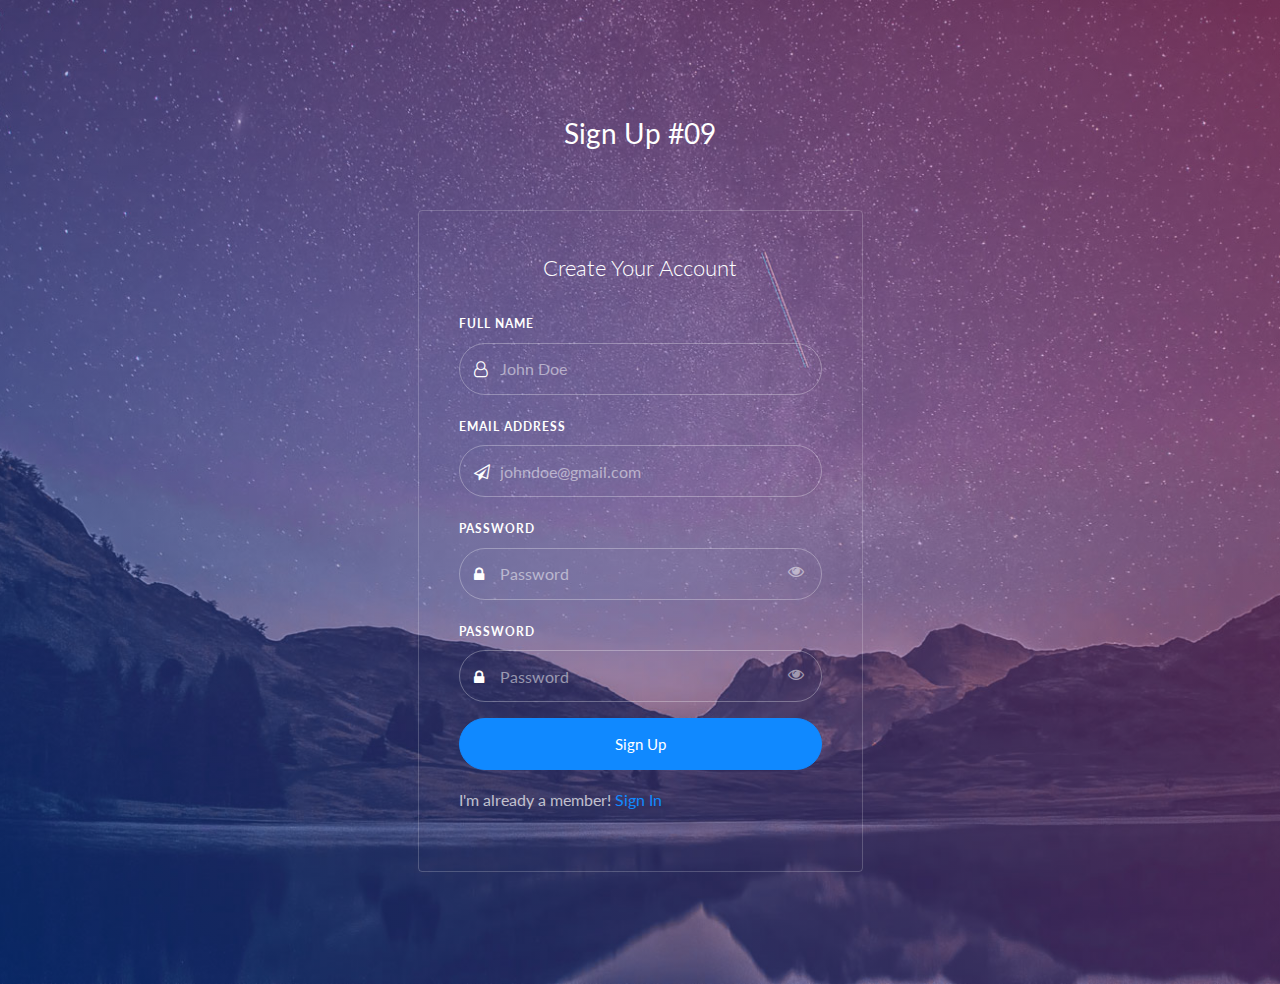
==== signup/index.html @ 9f76326d "fqwef" ====
<!doctype html>
<html lang="en">
  <head>
  	<title>Sign Up 09</title>
    <meta charset="utf-8">
    <meta name="viewport" content="width=device-width, initial-scale=1, shrink-to-fit=no">

	<link href="https://fonts.googleapis.com/css?family=Lato:300,400,700&display=swap" rel="stylesheet">

	<link rel="stylesheet" href="https://stackpath.bootstrapcdn.com/font-awesome/4.7.0/css/font-awesome.min.css">
	
	<link rel="stylesheet" href="css/style.css">

	</head>
	<body class="img" style="background-image: url(images/bg.jpg);">
	<section class="ftco-section">
		<div class="container">
			<div class="row justify-content-center">
				<div class="col-md-6 text-center mb-5">
					<h2 class="heading-section">Sign Up #09</h2>
				</div>
			</div>
			<div class="row justify-content-center">
				<div class="col-md-7 col-lg-5">
					<div class="login-wrap">
		      	<h3 class="text-center mb-4">Create Your Account</h3>
						<form action="#" class="signup-form">
		      		<div class="form-group mb-3">
		      			<label class="label" for="name">Full Name</label>
		      			<input type="text" class="form-control" placeholder="John Doe">
		      			<span class="icon fa fa-user-o"></span>
		      		</div>
		      		<div class="form-group mb-3">
		      			<label class="label" for="email">Email Address</label>
		      			<input type="text" class="form-control" placeholder="johndoe@gmail.com">
		      			<span class="icon fa fa-paper-plane-o"></span>
		      		</div>
	            <div class="form-group mb-3">
	            	<label class="label" for="password">Password</label>
	              <input id="password" type="password" class="form-control" placeholder="Password">
	              <span toggle="#password" class="fa fa-fw fa-eye field-icon toggle-password"></span>
	              <span class="icon fa fa-lock"></span>
	            </div>
	            <div class="form-group mb-3">
	            	<label class="label" for="password">Password</label>
	              <input id="password-confirm" type="password" class="form-control" placeholder="Password">
	              <span toggle="#password-confirm" class="fa fa-fw fa-eye field-icon toggle-password"></span>
	              <span class="icon fa fa-lock"></span>
	            </div>
	            <div class="form-group">
	            	<button type="submit" class="form-control btn btn-primary submit px-3">Sign Up</button>
	            </div>
	          </form>
	          <p>I'm already a member! <a data-toggle="tab" href="#signin">Sign In</a></p>
	        </div>
				</div>
			</div>
		</div>
	</section>

	<script src="js/jquery.min.js"></script>
  <script src="js/popper.js"></script>
  <script src="js/bootstrap.min.js"></script>
  <script src="js/main.js"></script>

	</body>
</html>
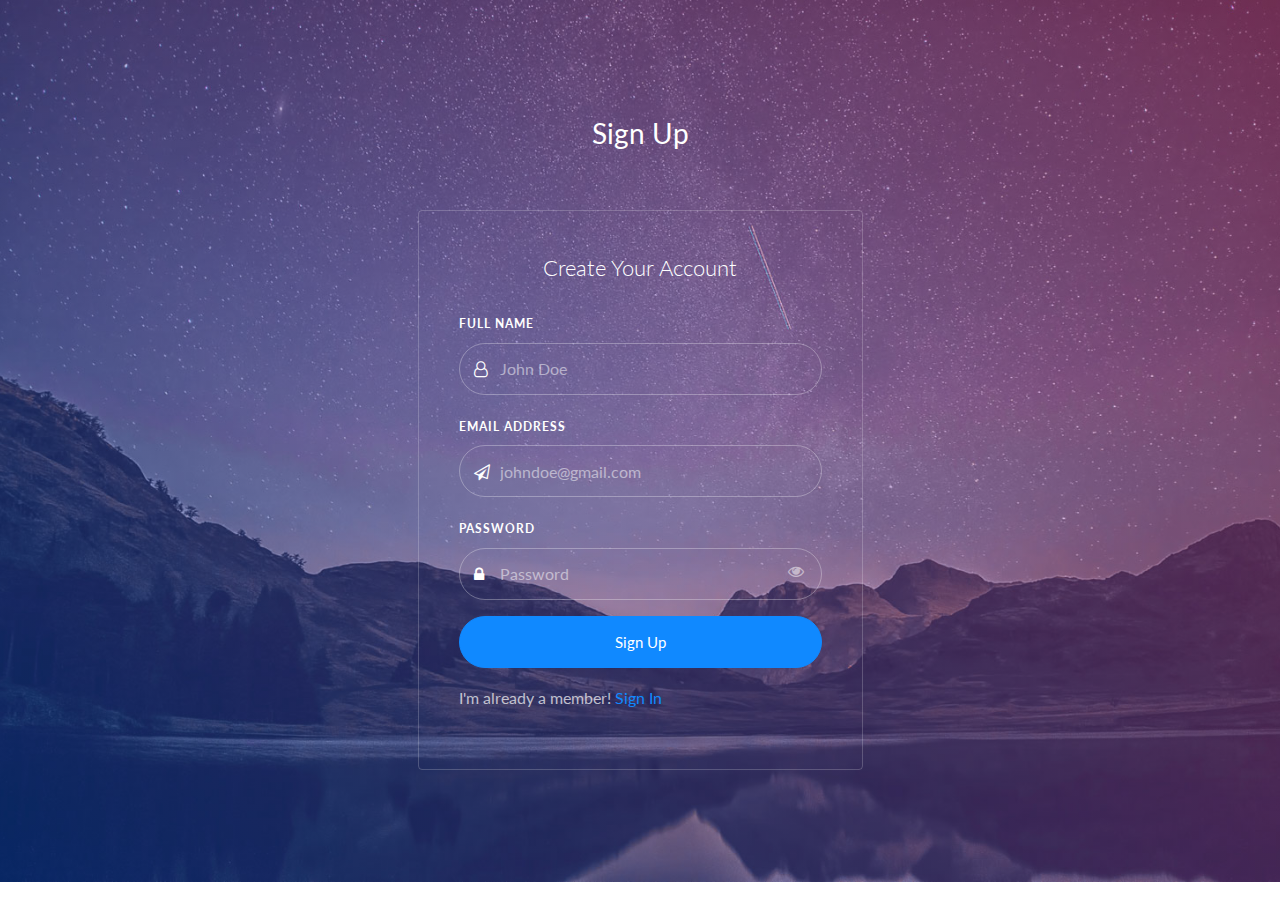
==== commit 3afaf3c5: "ff" ====
--- a/signup/index.html
+++ b/signup/index.html
@@ -1,14 +1,14 @@
 <!doctype html>
 <html lang="en">
   <head>
-  	<title>Sign Up 09</title>
+  	<title>Sign Up</title>
     <meta charset="utf-8">
     <meta name="viewport" content="width=device-width, initial-scale=1, shrink-to-fit=no">
 
 	<link href="https://fonts.googleapis.com/css?family=Lato:300,400,700&display=swap" rel="stylesheet">
 
 	<link rel="stylesheet" href="https://stackpath.bootstrapcdn.com/font-awesome/4.7.0/css/font-awesome.min.css">
-	
+
 	<link rel="stylesheet" href="css/style.css">
 
 	</head>
@@ -17,22 +17,22 @@
 		<div class="container">
 			<div class="row justify-content-center">
 				<div class="col-md-6 text-center mb-5">
-					<h2 class="heading-section">Sign Up #09</h2>
+					<h2 class="heading-section">Sign Up</h2>
 				</div>
 			</div>
 			<div class="row justify-content-center">
 				<div class="col-md-7 col-lg-5">
 					<div class="login-wrap">
 		      	<h3 class="text-center mb-4">Create Your Account</h3>
-						<form action="#" class="signup-form">
+						<form action="#" class="signupform">
 		      		<div class="form-group mb-3">
 		      			<label class="label" for="name">Full Name</label>
-		      			<input type="text" class="form-control" placeholder="John Doe">
+		      			<input id = "name" type="text" class="form-control" placeholder="John Doe" >
 		      			<span class="icon fa fa-user-o"></span>
 		      		</div>
 		      		<div class="form-group mb-3">
 		      			<label class="label" for="email">Email Address</label>
-		      			<input type="text" class="form-control" placeholder="johndoe@gmail.com">
+		      			<input id = "email" type="text" class="form-control" placeholder="johndoe@gmail.com">
 		      			<span class="icon fa fa-paper-plane-o"></span>
 		      		</div>
 	            <div class="form-group mb-3">
@@ -41,12 +41,12 @@
 	              <span toggle="#password" class="fa fa-fw fa-eye field-icon toggle-password"></span>
 	              <span class="icon fa fa-lock"></span>
 	            </div>
-	            <div class="form-group mb-3">
+	            <!-- <div class="form-group mb-3">
 	            	<label class="label" for="password">Password</label>
 	              <input id="password-confirm" type="password" class="form-control" placeholder="Password">
 	              <span toggle="#password-confirm" class="fa fa-fw fa-eye field-icon toggle-password"></span>
 	              <span class="icon fa fa-lock"></span>
-	            </div>
+	            </div> -->
 	            <div class="form-group">
 	            	<button type="submit" class="form-control btn btn-primary submit px-3">Sign Up</button>
 	            </div>
@@ -65,4 +65,3 @@
 
 	</body>
 </html>
-
